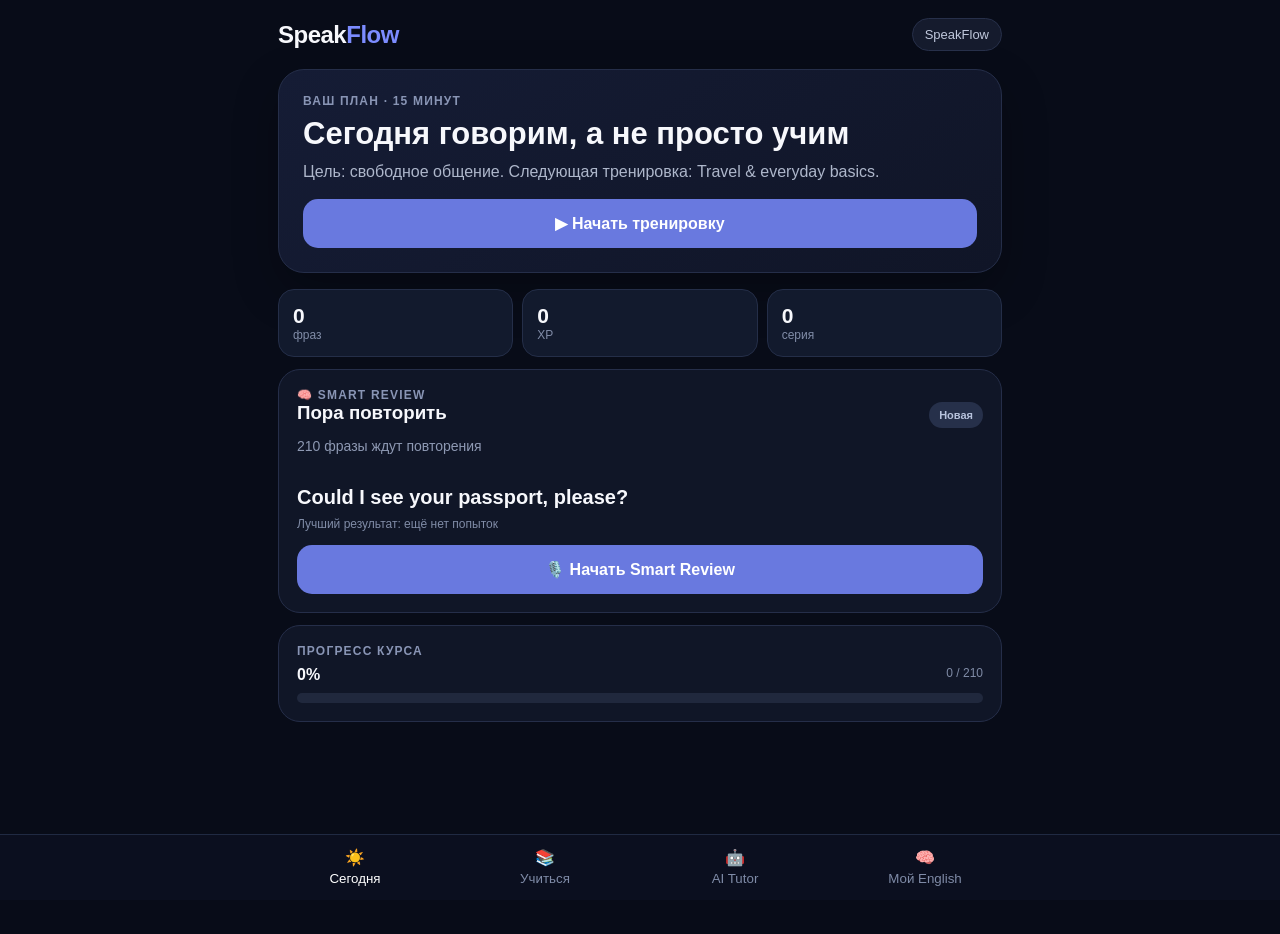
==== index.html @ 9a304715 "SpeakFlow 33: bump app cache version" ====
<!doctype html>
<html lang="ru">
<head>
<meta charset="utf-8">
<meta name="viewport" content="width=device-width,initial-scale=1,viewport-fit=cover">
<meta name="theme-color" content="#0b1020">
<link rel="manifest" href="manifest.json">
<link rel="stylesheet" href="styles.css?v=33">
<title>SpeakFlow</title>
<style>
#boot{position:fixed;inset:0;background:#080c18;color:#f7f8fc;display:flex;align-items:center;justify-content:center;padding:24px;text-align:center;font-family:-apple-system,BlinkMacSystemFont,"Segoe UI",sans-serif;z-index:99999}
#bootBox{max-width:520px;background:#101627;border:1px solid #29344f;border-radius:20px;padding:24px}
#bootTitle{font-size:24px;font-weight:800;margin-bottom:8px}
#bootMsg{color:#aeb7cb;line-height:1.5}
#bootErr{margin-top:12px;text-align:left;white-space:pre-wrap;color:#ffb2b8;font-size:12px;display:none;background:#21151a;border-radius:12px;padding:12px}
</style>
</head>
<body>
<div id="boot"><div id="bootBox"><div id="bootTitle">SpeakFlow</div><div id="bootMsg">Загрузка приложения…</div><div id="bootErr"></div></div></div>
<div id="app"></div>
<script>
(function(){
  var boot=document.getElementById("boot"),msg=document.getElementById("bootMsg"),err=document.getElementById("bootErr");
  window.__speakflowBootError=function(e){
    if(boot)boot.style.display="flex";
    if(msg)msg.textContent="Ошибка запуска приложения. Я уже вижу её и могу исправить:";
    if(err){err.style.display="block";err.textContent=String(e&&e.stack||e||"Неизвестная ошибка");}
  };
  window.addEventListener("error",function(e){window.__speakflowBootError(e.error||e.message)});
  window.addEventListener("unhandledrejection",function(e){window.__speakflowBootError(e.reason)});
  window.__speakflowBootOk=function(){if(boot)boot.style.display="none"};
})();
</script>
<script src="app.js?v=33"></script>
<script>
if(window.__speakflowBootOk && document.getElementById("app") && document.getElementById("app").innerHTML){
  window.__speakflowBootOk();
}
</script>
</body>
</html>
---- styles.css ----
*{box-sizing:border-box}html,body{margin:0;min-height:100%;font-family:-apple-system,BlinkMacSystemFont,"Segoe UI",sans-serif;background:#080c18;color:#f7f8fc}body{padding-bottom:88px}button{font:inherit;border:0;cursor:pointer}.wrap{max-width:760px;margin:auto;padding:18px}.top{display:flex;justify-content:space-between;align-items:center;margin-bottom:18px}.brand{font-size:24px;font-weight:800;letter-spacing:-.5px}.brand span{color:#7c8cff}.pill{background:#151b2d;border:1px solid #27304a;border-radius:999px;padding:8px 12px;font-size:13px;color:#bfc7db}.hero{background:linear-gradient(145deg,#151c35,#101527);border:1px solid #252e49;border-radius:26px;padding:24px;margin-bottom:16px;box-shadow:0 18px 45px #0004}.eyebrow{font-size:12px;color:#8995b5;text-transform:uppercase;letter-spacing:1.2px;font-weight:700}.hero h1{font-size:31px;line-height:1.08;margin:9px 0 10px}.hero p{color:#aeb7cb;line-height:1.55;margin:0}.levels{display:flex;gap:8px;overflow:auto;padding:2px 0 14px}.level{min-width:64px;padding:11px 13px;background:#11172a;border:1px solid #27304a;color:#aeb7cb;border-radius:14px}.level.active{background:#26305d;color:white;border-color:#6979df}.card{background:#101627;border:1px solid #252e49;border-radius:22px;padding:18px;margin:12px 0}.course{display:flex;gap:14px;align-items:center}.courseIcon{width:52px;height:52px;border-radius:16px;background:#202a4a;display:grid;place-items:center;font-size:24px}.course h3{margin:0 0 5px}.muted{color:#8e99b3;font-size:14px}.row{display:flex;gap:10px;align-items:center}.row>*{flex:1}.primary{width:100%;padding:15px 18px;border-radius:15px;background:#6979df;color:white;font-weight:750;margin-top:14px}.secondary{padding:12px 15px;border-radius:14px;background:#1a2238;color:#dfe4f2;border:1px solid #2a3553}.danger{color:#ff9c9c}.phrase{font-size:27px;line-height:1.25;font-weight:750;margin:16px 0}.translation{color:#9da8c1;margin-bottom:18px}.audioBox{background:#0b1120;border:1px solid #29344f;border-radius:18px;padding:14px}.audioBox audio{width:100%}.status{margin-top:10px;color:#98a4bd;font-size:13px;min-height:18px}.bigPlay{width:100%;padding:17px;border-radius:16px;background:#6979df;color:#fff;font-size:17px;font-weight:800;margin-top:12px}.nav{position:fixed;left:0;right:0;bottom:0;background:#0c1120eF;backdrop-filter:blur(18px);border-top:1px solid #202a42;display:flex;justify-content:center;z-index:20}.navin{max-width:760px;width:100%;display:grid;grid-template-columns:repeat(4,1fr)}.nav button{background:none;color:#7f8ba7;padding:13px 4px 14px}.nav button.active{color:#fff}.nav small{display:block;margin-top:4px}.score{font-size:52px;font-weight:850;text-align:center;margin:8px 0}.meter{height:10px;background:#20283d;border-radius:99px;overflow:hidden}.meter i{display:block;height:100%;background:#6979df;border-radius:99px}.list{display:grid;gap:10px}.listItem{display:flex;align-items:center;gap:12px;padding:13px;border-radius:15px;background:#121a2d;border:1px solid #242e48}.listItem b{display:block}.check{margin-left:auto;color:#7ee2ae}.small{font-size:12px;color:#808ca7}.back{margin-bottom:10px;color:#aab5cc;background:none;padding:0}.empty{padding:30px;text-align:center;color:#8e99b3}.toast{position:fixed;top:14px;left:50%;transform:translateX(-50%);background:#eef2ff;color:#111a31;padding:11px 15px;border-radius:12px;font-weight:700;z-index:40;box-shadow:0 10px 30px #0005}@media(max-width:480px){.wrap{padding:14px}.hero{padding:20px}.phrase{font-size:24px}}
/* SpeakFlow 11 */
.goalGrid{display:grid;grid-template-columns:repeat(2,1fr);gap:10px;margin-top:14px}.goalBtn{padding:14px;text-align:left;border-radius:16px;background:#121a2d;border:1px solid #27314b;color:#dfe4f2}.goalBtn.active{border-color:#7180e5;background:#222b51}.goalBtn b{display:block;margin-bottom:4px}.goalBtn span{font-size:12px;color:#8e99b3}.timeRow{display:flex;gap:8px;margin-top:12px}.timeBtn{flex:1;padding:12px;border-radius:14px;background:#121a2d;border:1px solid #27314b;color:#aeb7cb}.timeBtn.active{background:#26305d;color:#fff;border-color:#6979df}.tabs{display:flex;gap:8px;overflow:auto;margin-bottom:14px}.tab{white-space:nowrap;padding:10px 14px;border-radius:999px;background:#11172a;border:1px solid #27304a;color:#9da8c1}.tab.active{background:#29335f;color:#fff}.todayTask{display:flex;gap:13px;align-items:center}.taskIcon{width:48px;height:48px;border-radius:15px;background:#202a4a;display:grid;place-items:center;font-size:22px}.statGrid{display:grid;grid-template-columns:repeat(3,1fr);gap:9px}.statBox{background:#121a2d;border:1px solid #242e48;border-radius:16px;padding:14px}.statBox b{font-size:21px}.choice{display:block;width:100%;text-align:left;padding:14px;border-radius:15px;background:#121a2d;border:1px solid #27314b;color:#dfe4f2;margin-top:9px}.choice small{display:block;color:#8e99b3;margin-top:3px}.mic{width:88px;height:88px;border-radius:50%;margin:18px auto;display:grid;place-items:center;background:#26305d;border:1px solid #6979df;font-size:31px}.transcript{min-height:62px;background:#0b1120;border:1px solid #29344f;border-radius:16px;padding:15px;color:#aeb7cb}.success{color:#7ee2ae}.warning{color:#ffd38a}@media(max-width:480px){.goalGrid{grid-template-columns:1fr 1fr}.statGrid{grid-template-columns:1fr 1fr 1fr}.statBox{padding:11px}}

.lessonSteps{display:flex;gap:6px;margin:0 0 14px}.lessonSteps span{flex:1;text-align:center;padding:9px 5px;border-radius:11px;background:#121a2d;border:1px solid #27314b;color:#77839f;font-size:12px}.lessonSteps span.active{background:#29335f;border-color:#6979df;color:#fff}.miniMeter{height:5px;background:#20283d;border-radius:99px;overflow:hidden;margin:10px 0 4px}.miniMeter i{display:block;height:100%;background:#6979df;border-radius:99px}.phaseTitle{font-weight:750;font-size:17px}.phaseText{color:#8e99b3;font-size:14px;line-height:1.5}.full{width:100%;margin-top:10px}.bigMic{display:grid!important;margin:18px auto!important}.primary.disabled,.primary:disabled{opacity:.4;cursor:not-allowed}

.reviewHead{display:flex;justify-content:space-between;gap:12px;align-items:flex-start}.reviewHead h3{margin:0 0 4px}.reviewBadge{padding:7px 10px;border-radius:999px;font-size:11px;font-weight:800;white-space:nowrap}.reviewBadge.red{background:#49242b;color:#ffb2b8}.reviewBadge.yellow{background:#4a3a20;color:#ffd98a}.reviewBadge.green{background:#1e4033;color:#9af0c2}.reviewBadge.new{background:#26304a;color:#b7c2dc}.reviewPhrase{font-size:20px;font-weight:750;line-height:1.3;margin:16px 0 7px}

.lessonTop{display:flex;justify-content:space-between;align-items:center;margin-bottom:8px}.lessonCount{font-size:12px;color:#7f8ba7}.lessonCard{padding:22px 18px 18px;text-align:center;min-height:500px;display:flex;flex-direction:column}.lessonCard .eyebrow{text-align:left}.lessonCard .miniMeter{margin-bottom:22px}.listenCircle{width:112px;height:112px;border-radius:50%;margin:20px auto 8px;background:radial-gradient(circle at 35% 30%,#8795ff,#4e60ce);border:5px solid #252f5a;box-shadow:0 12px 35px #4e60ce55;display:grid;place-items:center;color:#fff;transition:transform .15s,box-shadow .15s}.listenCircle:active{transform:scale(.94);box-shadow:0 5px 18px #4e60ce55}.listenCircle span{font-size:42px}.listenHint{font-size:12px;color:#7f8ba7}.lessonResult{margin-top:auto;min-height:74px;background:#0b1120;border:1px solid #29344f;border-radius:18px;padding:13px;color:#aeb7cb}.resultWord{font-size:18px;font-weight:800;margin-bottom:5px}.resultScore{font-size:25px;font-weight:850;margin-top:3px}.listeningPulse{display:inline-block;animation:pulse 1s infinite}@keyframes pulse{50%{opacity:.4}}.lessonBottom{position:fixed;left:0;right:0;bottom:76px;padding:8px 0 calc(4px + env(safe-area-inset-bottom));background:linear-gradient(transparent,#080c18 30%);z-index:30;text-align:center;pointer-events:none}.bottomMic{pointer-events:auto;width:70px;height:70px;border-radius:50%;background:#6979df;border:4px solid #2b3568;color:#fff;box-shadow:0 8px 28px #6979df66;font-size:28px}.bottomMic:active{transform:scale(.93)}.bottomMicText{font-size:10px;color:#8995b5;margin-top:2px}.wrap{padding-bottom:112px}


/* SpeakFlow 16 — one-screen lesson flow */
.listenAction{width:100%;display:flex;align-items:center;justify-content:center;gap:10px;padding:16px 18px;border-radius:17px;background:#6979df;color:#fff;font-size:17px;font-weight:800;margin:18px 0 7px;box-shadow:0 10px 28px #6979df35;transition:transform .15s,filter .15s}
.listenAction:active{transform:scale(.98);filter:brightness(.92)}
.listenAction span{font-size:22px}
.lessonListenHint{text-align:center;color:#7f8ba7;font-size:12px;margin-bottom:12px}
.lessonCard{min-height:520px}
.lessonResult{min-height:88px;display:flex;flex-direction:column;justify-content:center}
.recognizedText{font-size:16px;color:#dfe4f2;line-height:1.35;margin:2px 0}
.resultHint{margin-top:4px}
.bottomMic{width:74px;height:74px}
.wrap{padding-bottom:178px}

/* SpeakFlow 18 — voice choices, bigger microphone, next lesson */
.voiceChoices{display:grid;grid-template-columns:1fr 1fr;gap:10px;margin:18px 0 7px}.voiceChoice{border:1px solid #34405f;background:#121a2d;color:#dfe5f5;border-radius:16px;padding:14px 10px;font-size:16px;font-weight:800;min-height:54px;box-shadow:0 6px 18px #0002}.voiceChoice:active{transform:scale(.98)}.primaryVoice{background:#6979df;border-color:#7888f0;color:#fff}.nextLessonBtn{width:100%;border:1px solid #4c5bb0;background:#1a2341;color:#fff;border-radius:17px;padding:13px 16px;margin-top:16px;font-size:16px;font-weight:850;text-align:left;display:grid;grid-template-columns:1fr auto;align-items:center}.nextLessonBtn span{font-size:24px;grid-column:2;grid-row:1 / span 2}.nextLessonBtn small{display:block;text-align:left;color:#8995b5;font-size:11px;font-weight:600;margin-top:2px}.nextLessonBtn:disabled{opacity:.45}.lessonBottom{bottom:82px;padding:10px 0 5px}.bottomMic{width:86px;height:86px;border-radius:50%;font-size:34px;box-shadow:0 10px 34px #6979df70}.bottomMicText{font-size:11px;margin-top:3px}.wrap{padding-bottom:205px}


/* SpeakFlow 19 — compact one-screen lesson */
.lessonCard{min-height:0!important;padding:18px 16px 16px}
.lessonCard .miniMeter{margin-bottom:14px}
.lessonCard .phrase{margin:12px 0 7px;font-size:25px}
.lessonCard .translation{margin-bottom:8px}
.voiceChoices{margin:10px 0 5px}
.voiceChoice{min-height:50px;padding:11px 9px}
.lessonListenHint{margin-bottom:8px}
.lessonResult{margin-top:8px;min-height:112px!important;padding:10px;justify-content:center}
.lessonMic{width:68px;height:68px;border-radius:50%;display:grid;place-items:center;margin:0 auto 4px;background:#6979df;border:4px solid #2b3568;color:#fff;box-shadow:0 8px 24px #6979df55;font-size:30px}
.lessonMic:active{transform:scale(.94)}
.lessonMicText{font-size:11px;color:#8995b5}
.nextLessonBtn{margin-top:10px;padding:11px 14px}
.lessonBottom{display:none!important}
.wrap{padding-bottom:112px!important}
@media(max-width:480px){
 .lessonCard .phrase{font-size:23px;line-height:1.18}
 .lessonCard{padding:16px 14px 14px}
 .lessonResult{min-height:104px!important}
 .lessonMic{width:64px;height:64px;font-size:28px}
}

/* SpeakFlow 20 — single main audio button */
.voiceChoices{grid-template-columns:1fr}


/* SpeakFlow 21 — polished lesson audio + microphone */
.primaryVoice{position:relative;overflow:hidden;transition:transform .16s ease,box-shadow .2s ease,filter .16s ease}
.primaryVoice:active{transform:scale(.97)}
.primaryVoice::after{content:"";position:absolute;inset:0;border-radius:inherit;background:linear-gradient(110deg,transparent,rgba(255,255,255,.18),transparent);transform:translateX(-120%);transition:transform .55s ease}
.primaryVoice:active::after,.primaryVoice.isPlaying::after{transform:translateX(120%)}
.primaryVoice.isPlaying{box-shadow:0 0 0 4px rgba(105,121,223,.16),0 12px 30px rgba(105,121,223,.28);animation:audioPulse 1.15s ease-in-out infinite}
@keyframes audioPulse{50%{filter:brightness(1.08);transform:translateY(-1px)}}
.lessonMic{transition:transform .16s ease,box-shadow .2s ease,filter .16s ease}
.lessonMic:active{transform:scale(.92)!important;filter:brightness(.92)}


/* SpeakFlow 23 — clear speech feedback */
.feedbackBox{margin-top:8px;padding:10px 11px;border-radius:13px;background:#121a2d;border:1px solid #27314b;text-align:left;font-size:12px;color:#aeb7cb}
.feedbackStats{margin-top:4px;color:#dfe4f2;font-weight:700}
.feedbackLine{margin-top:5px;line-height:1.4}
.feedbackLabel{color:#8995b5;font-weight:700}
.feedbackBox .success{color:#7ee2ae}


/* SpeakFlow 24 — AI Tutor */
.tutorScenario{width:100%;display:flex;align-items:center;gap:12px;text-align:left;background:#121a2d;border:1px solid #27314b;color:#dfe4f2;border-radius:17px;padding:13px;margin-top:9px}
.tutorScenario:active{transform:scale(.985)}
.tutorScenario .tutorIcon{width:46px;height:46px;border-radius:14px;background:#202a4a;display:grid;place-items:center;font-size:23px;flex:none}
.tutorScenario span:nth-child(2){flex:1}.tutorScenario b{display:block;font-size:15px}.tutorScenario small{display:block;color:#8e99b3;margin-top:3px;line-height:1.35}.tutorScenario strong{font-size:22px;color:#8995b5}
.tutorCard{padding:18px 16px}
.tutorProgress{height:5px;background:#20283d;border-radius:99px;overflow:hidden;margin:12px 0 18px}
.tutorProgress i{display:block;height:100%;background:#6979df;border-radius:99px}
.tutorBubble{padding:14px;border-radius:17px;line-height:1.45;font-size:17px}
.tutorBubble.other{background:#202a4a;border:1px solid #303b5d}
.tutorBubble small{display:block;color:#8995b5;font-size:11px;margin-bottom:5px;text-transform:uppercase;letter-spacing:.6px}
.tutorHint{margin:12px 0;padding:11px 12px;border-radius:14px;background:#121a2d;border:1px solid #27314b;color:#aeb7cb;font-size:13px;line-height:1.4}
.tutorHint span{display:block;color:#ffd38a;font-weight:800;margin-bottom:3px}
.tutorMic{width:100%;min-height:92px;border-radius:20px;background:#6979df;color:#fff;border:4px solid #2b3568;font-size:34px;font-weight:800;box-shadow:0 10px 30px #6979df44;margin:4px 0 10px}
.tutorMic:active{transform:scale(.98)}
.tutorMic small{display:block;font-size:12px;font-weight:700;margin-top:3px}
.tutorResult{min-height:92px;background:#0b1120;border:1px solid #29344f;border-radius:16px;padding:12px;display:flex;flex-direction:column;justify-content:center;text-align:center}
.tutorResult .feedbackBox{text-align:left}

/* SpeakFlow 25 — usable AI Tutor dialogue controls */
.tutorActions{display:flex;gap:8px;margin:10px 0;flex-wrap:wrap}
.tutorActions button{flex:1;min-width:120px}
.tutorManual{margin:12px 0;text-align:left}
.tutorManual label{display:block;color:#aeb7cb;font-size:13px;margin-bottom:7px}
.tutorInputRow{display:flex;gap:8px}
.tutorInputRow input{min-width:0;flex:1;background:#0b1120;border:1px solid #35415f;border-radius:12px;padding:13px;color:#f7f8fc;font:inherit}
.tutorInputRow input::placeholder{color:#77839f}
.tutorInputRow button{background:#6979df;color:white;border-radius:12px;padding:0 15px;font-weight:800}
.tutorResult .tutorActions{margin-top:12px}

/* SpeakFlow 26 — compact one-screen AI Tutor */
.tutorCompact{padding:14px 14px 12px}
.tutorCompact .eyebrow{margin-bottom:6px}
.tutorCompact .tutorProgress{margin:5px 0 10px}
.tutorBubble{margin:8px 0 7px!important;padding:11px 13px!important}
.tutorBubble small{font-size:11px!important}
.tutorBubble div{font-size:17px!important;line-height:1.28!important}
.tutorListenRow{margin:6px 0!important;gap:7px!important}
.tutorListenRow button{padding:9px 10px!important;min-height:40px!important;font-size:13px!important}
.tutorSlow{flex:0 0 auto!important;width:auto!important}
.tutorHintCompact{margin:6px 0!important;padding:7px 9px!important;font-size:12px!important;line-height:1.25!important}
.tutorMicCompact{width:100%!important;height:50px!important;min-height:50px!important;margin:7px 0 6px!important;border-radius:14px!important}
.tutorMicCompact small{font-size:13px!important}
.tutorManualCompact{margin:5px 0!important}
.tutorManualCompact .tutorInputRow{height:42px}
.tutorManualCompact input{padding:9px 11px!important;height:42px!important}
.tutorManualCompact button{width:45px!important;padding:0!important}
.tutorResultCompact{min-height:30px!important;margin:6px 0!important;padding:7px 9px!important;font-size:12px!important}
.tutorResultCompact .resultScore{font-size:20px!important;margin:2px 0!important}
.tutorResultCompact .feedbackBox{margin-top:5px!important;padding:6px 8px!important}
.tutorResultCompact .feedbackStats,.tutorResultCompact .feedbackLine{font-size:11px!important;margin:2px 0!important}
.tutorResultCompact .tutorActions{display:none!important}
.tutorContinue{width:100%!important;margin-top:6px!important;min-height:43px!important}
.tutorCompact .recognizedText{font-size:12px!important;margin:2px 0!important}
.tutorCompact .small{font-size:10px!important}


/* SpeakFlow 27 — free-form AI Tutor */
.tutorHeadRow{display:flex;justify-content:space-between;align-items:center;gap:8px}
.aiStatus{font-size:10px;font-weight:800;padding:5px 8px;border-radius:999px;white-space:nowrap}
.aiStatus.local{background:#2d2a20;color:#ffd98a}
.aiStatus.live{background:#1e4033;color:#9af0c2}
.aiMode{display:grid;grid-template-columns:auto 1fr;column-gap:8px;align-items:center;background:#121a2d;border:1px solid #27314b;border-radius:14px;padding:10px 11px;margin-bottom:13px}
.aiMode .aiDot{width:8px;height:8px;border-radius:50%;background:#6979df;box-shadow:0 0 0 4px rgba(105,121,223,.12);grid-row:1 / span 2}
.aiMode b{font-size:13px}
.aiMode small{color:#8995b5;font-size:10px;margin-top:2px}
.tutorFeedback{font-size:12px;color:#dfe4f2;line-height:1.4;margin:3px 0 5px}
.tutorAIReply{text-align:left;background:#121a2d;border:1px solid #27314b;border-radius:12px;padding:8px 9px;margin-top:6px;font-size:13px;line-height:1.35}
.tutorAIReply small{display:block;color:#8995b5;font-size:10px;text-transform:uppercase;margin-bottom:3px}
.tutorCorrection{text-align:left;background:#2d2520;border:1px solid #4b3a2c;border-radius:12px;padding:8px 9px;margin-top:6px;font-size:11px;line-height:1.35;color:#ffd9a3}
.tutorCompact .tutorResultCompact .tutorAIReply{font-size:12px}

/* SpeakFlow 29 — adaptive tutor */
.tutorHeadRow{display:flex;justify-content:space-between;align-items:flex-start;gap:10px}.aiMode{display:inline-block;margin-top:4px;font-size:11px;color:#9af0c2;background:#1e4033;padding:4px 7px;border-radius:999px}.tutorFeedback{margin-top:8px;padding:10px;border-radius:13px;background:#121a2d;border:1px solid #27314b;line-height:1.45}.tutorFeedback b{display:block;margin-bottom:3px}.tutorAIReply{margin-top:8px;padding:10px;border-radius:13px;background:#18213a;border:1px solid #304066;text-align:left;line-height:1.45}.tutorAIReply small{display:block;color:#8995b5;margin-bottom:3px}

/* SpeakFlow 31 */
.tutorSpeakAI{margin-top:8px;width:100%;font-size:12px;padding:8px}.tutorAIReply{transition:transform .15s ease}.tutorAIReply:active{transform:scale(.99)}
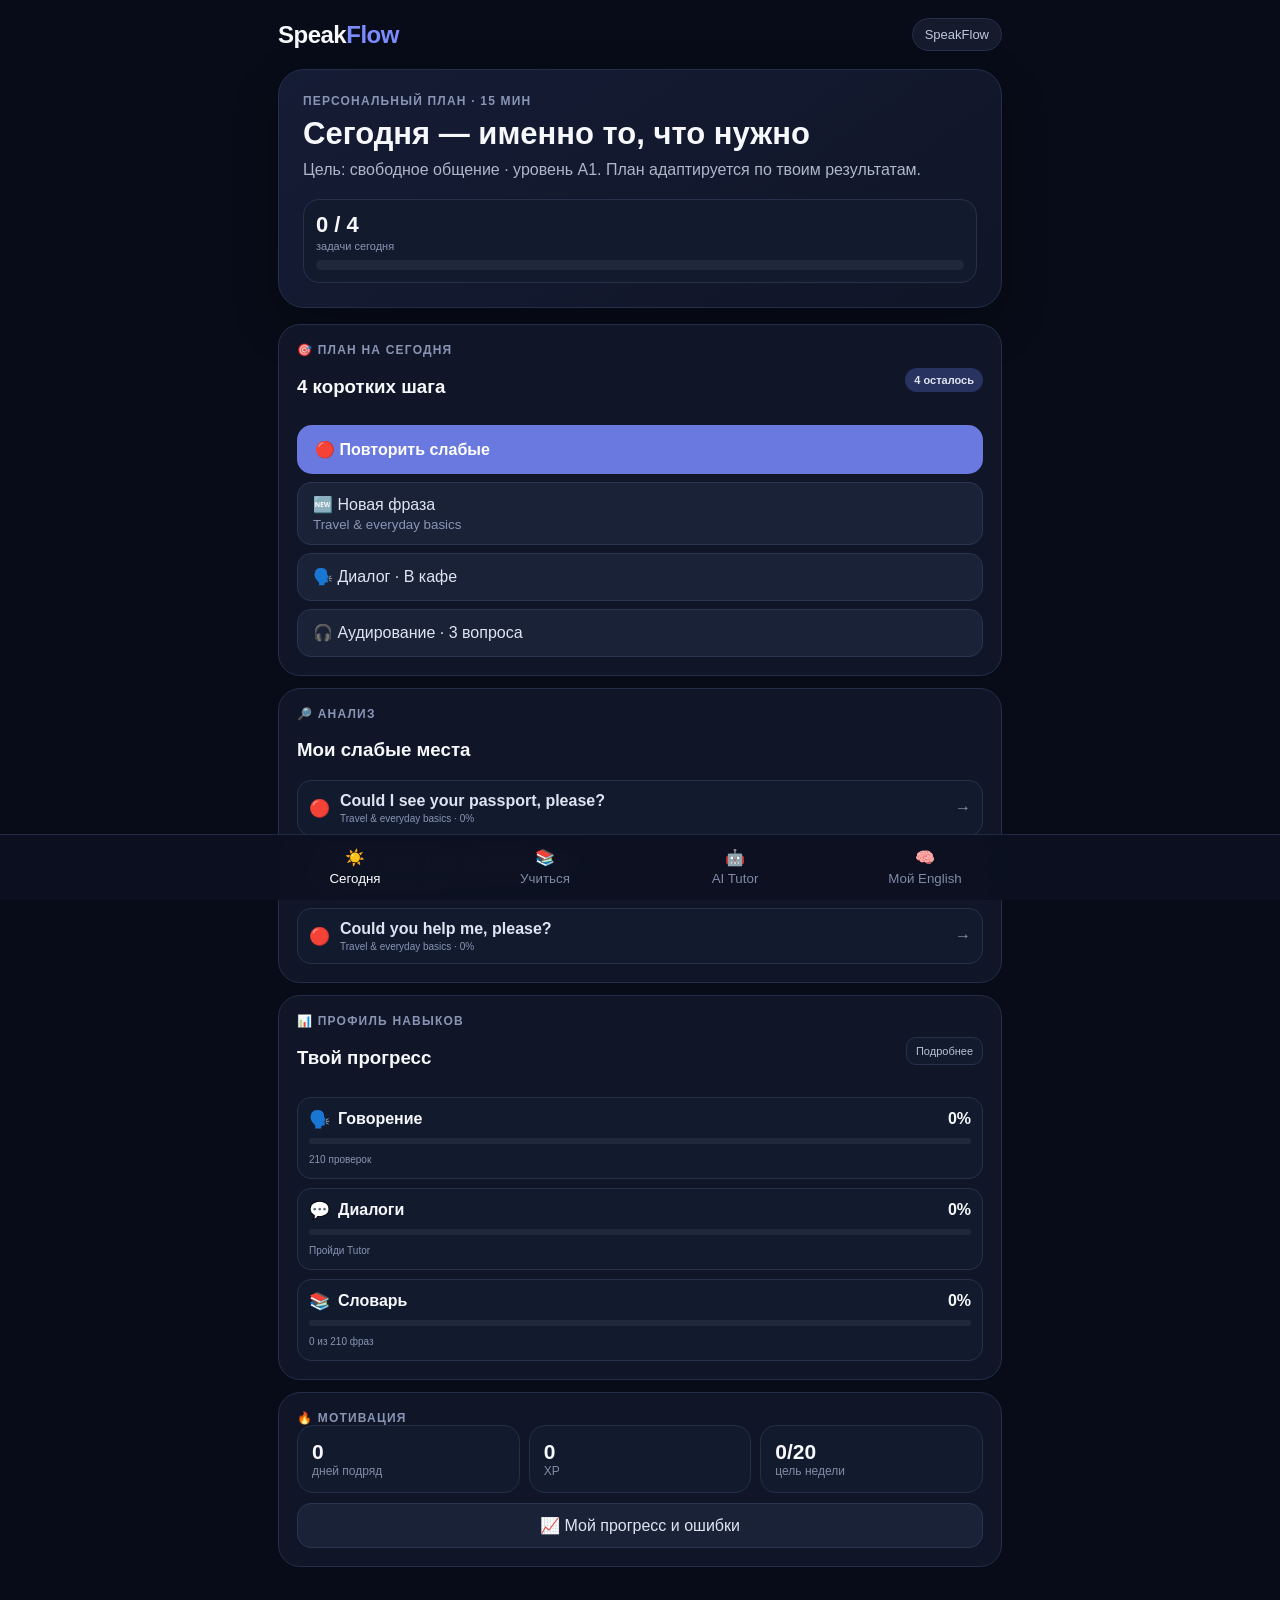
==== commit d86d6807: "SpeakFlow 36: use stable personal engine" ====
--- a/index.html
+++ b/index.html
@@ -5,7 +5,7 @@
 <meta name="viewport" content="width=device-width,initial-scale=1,viewport-fit=cover">
 <meta name="theme-color" content="#0b1020">
 <link rel="manifest" href="manifest.json">
-<link rel="stylesheet" href="styles.css?v=33">
+<link rel="stylesheet" href="styles.css?v=36.1">
 <title>SpeakFlow</title>
 <style>
 #boot{position:fixed;inset:0;background:#080c18;color:#f7f8fc;display:flex;align-items:center;justify-content:center;padding:24px;text-align:center;font-family:-apple-system,BlinkMacSystemFont,"Segoe UI",sans-serif;z-index:99999}
@@ -31,7 +31,8 @@
   window.__speakflowBootOk=function(){if(boot)boot.style.display="none"};
 })();
 </script>
-<script src="app.js?v=33"></script>
+<script src="app.js?v=35"></script>
+<script src="personal36.js?v=36"></script>
 <script>
 if(window.__speakflowBootOk && document.getElementById("app") && document.getElementById("app").innerHTML){
   window.__speakflowBootOk();
--- a/styles.css
+++ b/styles.css
@@ -147,3 +147,7 @@
 
 /* SpeakFlow 31 */
 .tutorSpeakAI{margin-top:8px;width:100%;font-size:12px;padding:8px}.tutorAIReply{transition:transform .15s ease}.tutorAIReply:active{transform:scale(.99)}
+
+
+/* SpeakFlow 36 — Personal Learning Engine */
+.sfHero h1{margin-bottom:8px}.sfDaily{margin-top:16px;background:#121a2d;border:1px solid #27314b;border-radius:16px;padding:12px}.sfDaily b{font-size:22px}.sfDaily span{display:block;color:#8995b5;font-size:11px;margin:2px 0 8px}.sfSectionHead{display:flex;justify-content:space-between;align-items:center;gap:10px}.sfBadge{background:#29335f;color:#dfe4f2;border-radius:999px;padding:6px 9px;font-size:11px;font-weight:800;white-space:nowrap}.sfFull{width:100%;margin-top:8px;text-align:left;min-height:48px}.sfFull span{float:right}.sfFull small{display:block;color:#8995b5;margin-top:3px}.sfMistake{width:100%;display:flex;align-items:center;gap:10px;text-align:left;background:#121a2d;border:1px solid #27314b;color:#dfe4f2;border-radius:14px;padding:11px;margin-top:8px}.sfMistake>span{font-size:17px}.sfMistake div{min-width:0;flex:1}.sfMistake b,.sfMistake small{display:block;overflow:hidden;text-overflow:ellipsis;white-space:nowrap}.sfMistake small{color:#8995b5;font-size:10px;margin-top:3px}.sfMistake strong{color:#8995b5}.miniBtn{background:#121a2d;border:1px solid #27314b;color:#b8c2d7;border-radius:10px;padding:7px 9px;font-size:11px}.sfSkill{background:#121a2d;border:1px solid #27314b;border-radius:14px;padding:11px;margin-top:9px}.sfSkillTop{display:flex;align-items:center;gap:8px}.sfSkillTop span{font-size:17px}.sfSkillTop b{flex:1}.sfSkillTop strong{font-size:16px}.sfSkill .meter{margin:8px 0 5px;height:6px}.sfSkill small{color:#8995b5;font-size:10px}.sfLevelRow{display:grid;grid-template-columns:32px 1fr 38px;gap:9px;align-items:center;margin:12px 0}.sfLevelRow .meter{height:7px}.sfLevelRow span{text-align:right;font-size:11px;color:#9da8c1}.sfAudioStats{display:grid;grid-template-columns:auto 1fr;gap:4px 12px;background:#121a2d;border-radius:13px;padding:12px;margin-top:10px}.sfAudioStats b{font-size:18px}.sfAudioStats span{color:#8995b5;font-size:11px}.sfListenCard{text-align:center}.sfListenCircle,.sfDrivePlay{width:100px;height:100px;border-radius:50%;border:5px solid #2b3568;background:#6979df;color:#fff;font-size:40px;box-shadow:0 10px 30px #6979df55;margin:18px auto;display:grid;place-items:center}.sfSpeed{display:flex;gap:7px;justify-content:center;margin:7px 0 14px}.sfSpeed button{background:#121a2d;border:1px solid #27314b;color:#aeb7cb;border-radius:10px;padding:8px 14px}.sfSpeed button.on{background:#29335f;color:#fff;border-color:#6979df}.sfChoices{display:grid;gap:8px;text-align:left}.sfChoices .choice{margin:0}.sfDrive{text-align:center}.sfDrivePhrase{font-size:24px;font-weight:800;line-height:1.3;background:#121a2d;border:1px solid #27314b;border-radius:18px;padding:22px 15px;margin:20px 0}.sfDrivePlay{width:120px;height:120px;font-size:48px}.sfDrive .sfSpeed{margin-bottom:18px}
